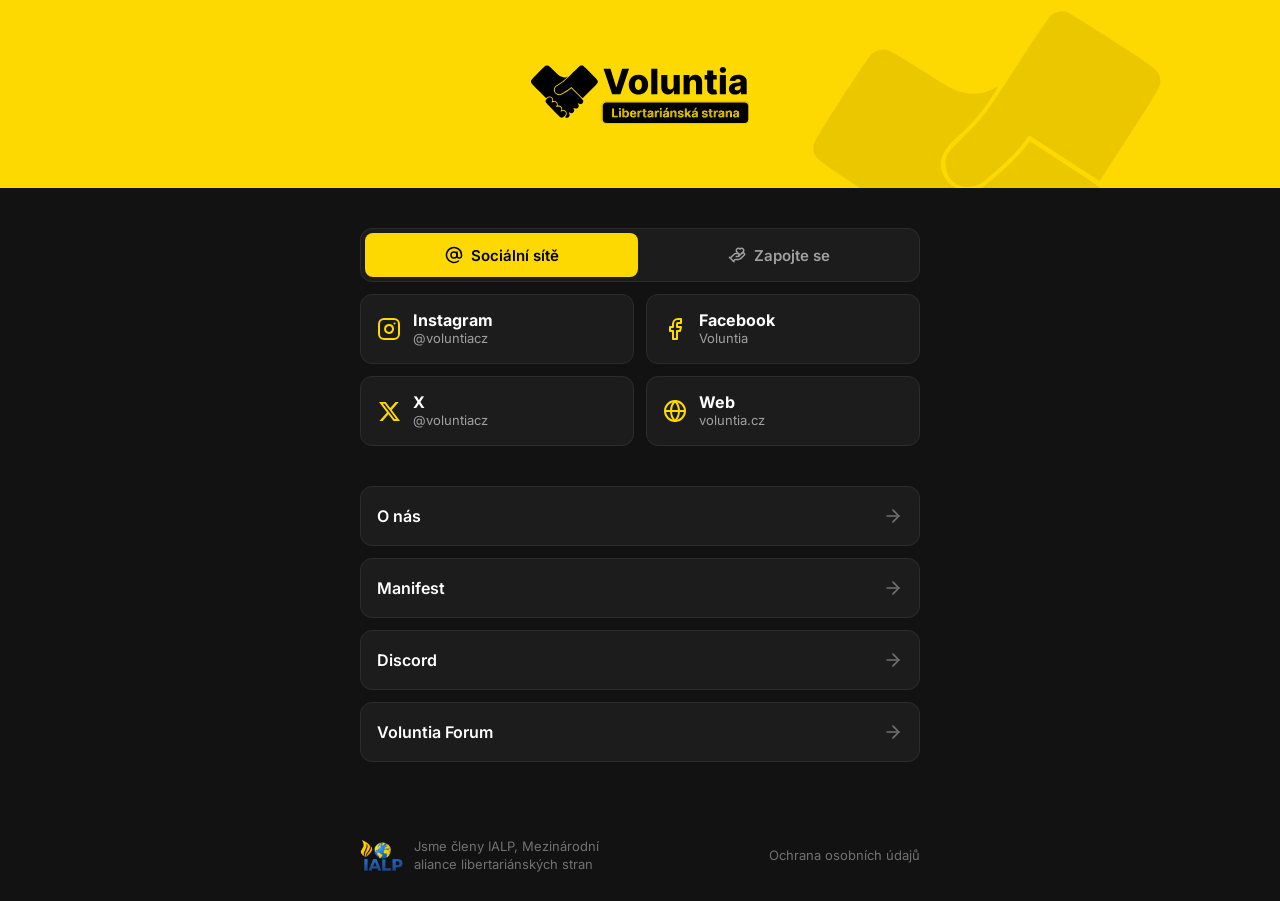
==== index.html @ 570aa339 "Rozcestník Voluntia (linktree) Statická stránka se stejnými tokeny a komponentami jako voluntia.cz: " ====
<!doctype html>
<html lang="cs">
  <head>
    <meta charset="utf-8" />
    <meta name="viewport" content="width=device-width, initial-scale=1, viewport-fit=cover" />
    <title>Voluntia – Libertariánská strana</title>
    <meta name="description" content="Méně státu, více svobody. Všechny odkazy Libertariánské strany Voluntia na jednom místě: manifest, členství, dary, komunita a sociální sítě." />
    <meta name="theme-color" content="#121212" />
    <meta name="color-scheme" content="dark" />
    <link rel="canonical" href="https://voluntia.cz/" />
    <meta property="og:type" content="website" />
    <meta property="og:locale" content="cs_CZ" />
    <meta property="og:site_name" content="Voluntia" />
    <meta property="og:title" content="Voluntia – Libertariánská strana" />
    <meta property="og:description" content="Méně státu, více svobody. Všechny odkazy Voluntie na jednom místě." />
    <meta property="og:image" content="assets/og.png" />
    <meta name="twitter:card" content="summary" />
    <link rel="icon" href="favicon.svg" type="image/svg+xml" />
    <link rel="preload" href="assets/fonts/inter-latin-wght-normal.woff2" as="font" type="font/woff2" crossorigin />
    <link rel="stylesheet" href="styles.css" />
  </head>
  <body>
    <header class="band">
      <svg class="band__mark" viewBox="-0.5 0.8 62.3 49" fill="currentColor" aria-hidden="true"><path d="M13.2745 1.70233C12.9112 1.92872 9.82313 4.91715 6.41723 8.31313C1.17211 13.5882 0.241162 14.6296 0.104926 15.3541C-0.235666 17.1652 -0.167548 17.2558 7.09839 24.5231L13.9102 31.3603L14.932 30.5679C15.7494 29.9567 16.1581 29.7982 16.9983 29.7982C18.9283 29.7982 20.2679 31.066 20.2906 32.9225L20.3133 33.9865H21.3805C23.1743 33.9865 24.6048 35.5261 24.4685 37.2919C24.4004 38.0844 24.4004 38.107 25.3087 38.107C27.1933 38.107 28.6011 39.4652 28.6011 41.2764V42.25H29.5774C30.8944 42.25 31.9388 42.9293 32.4839 44.1972C33.0513 45.4422 32.9152 46.2798 31.9615 47.6609C31.2804 48.6116 31.2804 48.657 31.6664 48.9513C31.8935 49.1324 32.4839 49.2684 32.9832 49.2684C33.6871 49.2684 34.0277 49.1098 34.641 48.4984C35.6171 47.5251 35.7306 46.3705 35.0042 45.1479C34.5955 44.4461 34.7997 44.0611 35.3674 44.4686C36.6616 45.3969 37.9332 45.329 38.9097 44.3104C39.7497 43.45 39.8861 42.3632 39.2955 41.2539C38.7281 40.167 38.8416 39.986 39.7497 40.5067C40.1358 40.7106 40.8623 40.8917 41.3619 40.8917C42.6561 40.8917 43.8142 39.737 43.8142 38.4691C43.8142 37.9712 43.6552 37.3826 43.4735 37.1334C43.1329 36.6805 43.0194 35.9108 43.2919 35.9108C43.36 35.9108 43.6097 36.0694 43.8368 36.273C44.0639 36.4769 44.6997 36.7033 45.2445 36.7487C46.0619 36.8391 46.3345 36.7712 46.9474 36.2505C47.7877 35.5486 48.1284 34.5072 47.8558 33.5336C47.7423 33.081 45.8803 31.066 42.2929 27.4889L36.9342 22.1233L35.8897 23.0516C33.9371 24.7495 27.8064 28.2813 26.3077 28.5304C24.2415 28.8926 21.8346 27.2852 21.1989 25.0891C20.495 22.6893 21.4941 20.7649 24.355 19.1122C27.4204 17.3463 29.3958 15.8974 31.5074 13.8598C32.6655 12.7505 33.5735 11.8223 33.551 11.777C33.5055 11.7544 32.9152 11.8675 32.234 12.0487C30.5084 12.5015 28.9189 12.2751 27.057 11.3242C25.8309 10.6903 24.6729 9.6715 21.1081 6.1397C18.6785 3.7399 16.3852 1.65705 16.0446 1.52121C15.0909 1.15897 14.0465 1.22689 13.2745 1.70233Z" /><path d="M45.0629 1.612C44.6997 1.81576 41.3164 5.05324 37.57 8.81141C30.3495 16.1014 29.691 16.6674 25.3769 19.3615C22.2207 21.3312 21.7893 21.8745 21.7893 23.9347C21.7893 26.2214 23.4014 27.7608 25.8083 27.7608C26.7392 27.7608 27.3296 27.5344 29.3958 26.3798C32.4613 24.6818 34.5274 23.3235 35.958 22.0783L37.0477 21.1274L42.2019 26.2666L47.3335 31.3832L54.191 24.546C60.0264 18.6823 61.048 17.573 61.1845 16.8485C61.5248 15.06 61.4342 14.9241 54.7358 8.22278C51.2845 4.75891 48.1964 1.77048 47.8558 1.58936C47.0613 1.18185 45.9258 1.18185 45.0629 1.612Z" /><path d="M14.8414 31.6549C13.4563 33.0132 13.093 33.8736 13.479 34.9376C13.7742 35.7526 25.7176 48.0912 26.9437 48.8609C28.1698 49.6081 29.3052 49.3363 30.6902 47.978C32.3933 46.3254 32.5294 44.8311 31.0989 43.5407C30.2588 42.7935 29.2597 42.7482 28.1925 43.3821C27.7838 43.6314 27.3978 43.835 27.3524 43.835C27.1027 43.835 27.2616 43.02 27.5795 42.6125C27.7611 42.3635 27.9201 41.7749 27.9201 41.2767C27.9201 40.0088 26.7621 38.8541 25.4678 38.8541C24.9683 38.8541 24.2417 39.0355 23.8557 39.2391C22.9702 39.7599 22.8339 39.5788 23.3789 38.5148C23.9238 37.4505 23.9465 36.998 23.4697 36.0244C22.8112 34.6207 20.7904 34.1679 19.7005 35.164C19.0647 35.7301 18.6787 35.2319 19.1782 34.4622C20.359 32.6735 19.0874 30.4776 16.9076 30.4776C16.2037 30.4776 15.8632 30.6814 14.8414 31.6549Z" /></svg>
      <div class="wrap band__inner">
        <h1 class="band__logo"><a href="https://voluntia.cz/"><img src="assets/logo-voluntia-cerne.svg" alt="Voluntia – Libertariánská strana" width="200" height="55" /></a></h1>
      </div>
    </header>

    <main class="page">
      <div class="wrap">
        <div class="tabs" role="tablist" aria-label="Rozcestník">
          <button class="tab" type="button" role="tab" id="tab-site" aria-controls="panel-site" aria-selected="true"><svg class="tab__icon" width="18" height="18" viewBox="0 0 24 24" fill="none" stroke="currentColor" stroke-width="2" stroke-linecap="round" stroke-linejoin="round" aria-hidden="true"><circle cx="12" cy="12" r="4" /><path d="M16 8v5a3 3 0 0 0 6 0v-1a10 10 0 1 0-4 8" /></svg>Sociální sítě</button>
          <button class="tab" type="button" role="tab" id="tab-zapojit" aria-controls="panel-zapojit" aria-selected="false" tabindex="-1"><svg class="tab__icon" width="18" height="18" viewBox="0 0 24 24" fill="none" stroke="currentColor" stroke-width="2" stroke-linecap="round" stroke-linejoin="round" aria-hidden="true"><path d="M11 14h2a2 2 0 0 0 0-4h-3c-.6 0-1.1.2-1.4.6L3 16" /><path d="m14.45 13.39 5.05-4.694C20.196 8 21 6.85 21 5.75a2.75 2.75 0 0 0-4.797-1.837.276.276 0 0 1-.406 0A2.75 2.75 0 0 0 11 5.75c0 1.2.802 2.248 1.5 2.946L16 11.95" /><path d="m2 15 6 6" /><path d="m7 20 1.6-1.4c.3-.4.8-.6 1.4-.6h4c1.1 0 2.1-.4 2.8-1.2l4.6-4.4a1 1 0 0 0-2.75-2.91" /></svg>Zapojte se</button>
        </div>

        <div class="socials" id="panel-site" role="tabpanel" aria-labelledby="tab-site">
          <a class="social" href="https://www.instagram.com/voluntiacz/">
            <svg class="social__icon" width="24" height="24" viewBox="0 0 24 24" fill="none" stroke="currentColor" stroke-width="2" stroke-linecap="round" stroke-linejoin="round" aria-hidden="true"><rect width="20" height="20" x="2" y="2" rx="5" ry="5" /><path d="M16 11.37A4 4 0 1 1 12.63 8 4 4 0 0 1 16 11.37z" /><line x1="17.5" x2="17.51" y1="6.5" y2="6.5" /></svg>
            <span class="social__name">Instagram</span>
            <span class="social__handle">@voluntiacz</span>
          </a>
          <a class="social" href="https://www.facebook.com/profile.php?id=61561021276834">
            <svg class="social__icon" width="24" height="24" viewBox="0 0 24 24" fill="none" stroke="currentColor" stroke-width="2" stroke-linecap="round" stroke-linejoin="round" aria-hidden="true"><path d="M18 2h-3a5 5 0 0 0-5 5v3H7v4h3v8h4v-8h3l1-4h-4V7a1 1 0 0 1 1-1h3z" /></svg>
            <span class="social__name">Facebook</span>
            <span class="social__handle">Voluntia</span>
          </a>
          <a class="social" href="https://x.com/voluntiacz">
            <svg class="social__icon" width="21" height="21" viewBox="0 0 24 24" fill="currentColor" aria-hidden="true"><path d="M18.901 1.153h3.68l-8.04 9.19L24 22.846h-7.406l-5.8-7.584-6.638 7.584H.474l8.6-9.83L0 1.154h7.594l5.243 6.932ZM17.61 20.644h2.039L6.486 3.24H4.298Z" /></svg>
            <span class="social__name">X</span>
            <span class="social__handle">@voluntiacz</span>
          </a>
          <a class="social" href="https://voluntia.cz/">
            <svg class="social__icon" width="24" height="24" viewBox="0 0 24 24" fill="none" stroke="currentColor" stroke-width="2" stroke-linecap="round" stroke-linejoin="round" aria-hidden="true"><circle cx="12" cy="12" r="10" /><path d="M12 2a14.5 14.5 0 0 0 0 20 14.5 14.5 0 0 0 0-20" /><path d="M2 12h20" /></svg>
            <span class="social__name">Web</span>
            <span class="social__handle">voluntia.cz</span>
          </a>
        </div>

        <div class="socials" id="panel-zapojit" role="tabpanel" aria-labelledby="tab-zapojit" hidden>
          <a class="social" href="https://is.voluntia.cz/prihlaska/?typ=priznivec">
            <svg class="social__icon" width="24" height="24" viewBox="0 0 24 24" fill="none" stroke="currentColor" stroke-width="2" stroke-linecap="round" stroke-linejoin="round" aria-hidden="true"><path d="M11 14h2a2 2 0 0 0 0-4h-3c-.6 0-1.1.2-1.4.6L3 16" /><path d="m14.45 13.39 5.05-4.694C20.196 8 21 6.85 21 5.75a2.75 2.75 0 0 0-4.797-1.837.276.276 0 0 1-.406 0A2.75 2.75 0 0 0 11 5.75c0 1.2.802 2.248 1.5 2.946L16 11.95" /><path d="m2 15 6 6" /><path d="m7 20 1.6-1.4c.3-.4.8-.6 1.4-.6h4c1.1 0 2.1-.4 2.8-1.2l4.6-4.4a1 1 0 0 0-2.75-2.91" /></svg>
            <span class="social__name">Příznivec</span>
            <span class="social__handle">100 Kč/měsíc</span>
          </a>
          <a class="social" href="https://is.voluntia.cz/prihlaska/?typ=dobrovolnik">
            <svg class="social__icon" width="24" height="24" viewBox="0 0 24 24" fill="none" stroke="currentColor" stroke-width="2" stroke-linecap="round" stroke-linejoin="round" aria-hidden="true"><path d="M11 12h2a2 2 0 1 0 0-4h-3c-.6 0-1.1.2-1.4.6L3 14" /><path d="m7 18 1.6-1.4c.3-.4.8-.6 1.4-.6h4c1.1 0 2.1-.4 2.8-1.2l4.6-4.4a2 2 0 0 0-2.75-2.91l-4.2 3.9" /><path d="m2 13 6 6" /></svg>
            <span class="social__name">Dobrovolník</span>
            <span class="social__handle">Zdarma</span>
          </a>
          <a class="social" href="mailto:voluntia@voluntia.cz">
            <svg class="social__icon" width="24" height="24" viewBox="0 0 24 24" fill="none" stroke="currentColor" stroke-width="2" stroke-linecap="round" stroke-linejoin="round" aria-hidden="true"><path d="m9 12 2 2 4-4" /><path d="M5 7c0-1.1.9-2 2-2h10a2 2 0 0 1 2 2v12H5V7Z" /><path d="M22 19H2" /></svg>
            <span class="social__name">Kandidát</span>
            <span class="social__handle">Připravujeme</span>
          </a>
          <a class="social" href="https://is.voluntia.cz/prihlaska/?typ=prispevatel">
            <svg class="social__icon" width="24" height="24" viewBox="0 0 24 24" fill="none" stroke="currentColor" stroke-width="2" stroke-linecap="round" stroke-linejoin="round" aria-hidden="true"><path d="M11 15h2a2 2 0 1 0 0-4h-3c-.6 0-1.1.2-1.4.6L3 17" /><path d="m7 21 1.6-1.4c.3-.4.8-.6 1.4-.6h4c1.1 0 2.1-.4 2.8-1.2l4.6-4.4a2 2 0 0 0-2.75-2.91l-4.2 3.9" /><path d="m2 16 6 6" /><circle cx="16" cy="9" r="2.9" /><circle cx="6" cy="5" r="3" /></svg>
            <span class="social__name">Přispěvatel</span>
            <span class="social__handle">50–200 Kč/měsíc</span>
          </a>
        </div>

        <nav class="links" aria-label="Odkazy">
          <a class="link" href="https://voluntia.cz/o-nas/"><span>O nás</span><svg class="link__arrow" width="20" height="20" viewBox="0 0 24 24" fill="none" stroke="currentColor" stroke-width="2" stroke-linecap="round" stroke-linejoin="round" aria-hidden="true"><path d="M5 12h14" /><path d="m12 5 7 7-7 7" /></svg></a>
          <a class="link" href="https://voluntia.cz/manifest/"><span>Manifest</span><svg class="link__arrow" width="20" height="20" viewBox="0 0 24 24" fill="none" stroke="currentColor" stroke-width="2" stroke-linecap="round" stroke-linejoin="round" aria-hidden="true"><path d="M5 12h14" /><path d="m12 5 7 7-7 7" /></svg></a>
          <a class="link" href="https://discord.gg/bbvgGMhQza"><span>Discord</span><svg class="link__arrow" width="20" height="20" viewBox="0 0 24 24" fill="none" stroke="currentColor" stroke-width="2" stroke-linecap="round" stroke-linejoin="round" aria-hidden="true"><path d="M5 12h14" /><path d="m12 5 7 7-7 7" /></svg></a>
          <a class="link" href="https://forum.voluntia.cz/"><span>Voluntia Forum</span><svg class="link__arrow" width="20" height="20" viewBox="0 0 24 24" fill="none" stroke="currentColor" stroke-width="2" stroke-linecap="round" stroke-linejoin="round" aria-hidden="true"><path d="M5 12h14" /><path d="m12 5 7 7-7 7" /></svg></a>
        </nav>
      </div>
    </main>

    <footer class="footer">
      <div class="wrap footer__inner">
        <a class="footer__ialp" href="https://ialp.net/">
          <img src="assets/ialp-logo.png" alt="IALP" width="150" height="120" loading="lazy" />
          <span>Jsme členy IALP, Mezinárodní aliance libertariánských stran</span>
        </a>
        <a href="https://voluntia.cz/ochrana-osobnich-udaju/">Ochrana osobních údajů</a>
      </div>
    </footer>
    <script>
      // Záložky jako v IS: klik nebo šipky přepnou panel.
      const tabs = [...document.querySelectorAll('[role="tab"]')];
      const select = (tab) => {
        tabs.forEach((t) => {
          const on = t === tab;
          t.setAttribute('aria-selected', String(on));
          t.tabIndex = on ? 0 : -1;
          document.getElementById(t.getAttribute('aria-controls')).hidden = !on;
        });
      };
      tabs.forEach((t, i) => {
        t.addEventListener('click', () => select(t));
        t.addEventListener('keydown', (e) => {
          if (e.key !== 'ArrowRight' && e.key !== 'ArrowLeft') return;
          const next = tabs[(i + (e.key === 'ArrowRight' ? 1 : -1) + tabs.length) % tabs.length];
          select(next);
          next.focus();
        });
      });
    </script>
  </body>
</html>
---- styles.css ----
/* ==========================================================================
   Voluntia – rozcestník (odkazy)
   --------------------------------------------------------------------------
   Tokeny a komponenty jsou převzaté z webu voluntia.cz (Voluntiaweb,
   src/styles/global.css: tlačítka, karty, sociální sítě).
   Při změně tam je potřeba upravit i tady.
   ========================================================================== */

/* ── Písmo (self-host, bez Google Fonts kvůli GDPR) ────────────────────── */
@font-face {
  font-family: 'Inter Variable';
  font-style: normal;
  font-display: swap;
  font-weight: 100 900;
  src: url('assets/fonts/inter-latin-ext-wght-normal.woff2') format('woff2-variations');
  unicode-range: U+0100-02BA, U+02BD-02C5, U+02C7-02CC, U+02CE-02D7, U+02DD-02FF, U+0304, U+0308, U+0329, U+1D00-1DBF,
    U+1E00-1E9F, U+1EF2-1EFF, U+2020, U+20A0-20AB, U+20AD-20C0, U+2113, U+2C60-2C7F, U+A720-A7FF;
}

@font-face {
  font-family: 'Inter Variable';
  font-style: normal;
  font-display: swap;
  font-weight: 100 900;
  src: url('assets/fonts/inter-latin-wght-normal.woff2') format('woff2-variations');
  unicode-range: U+0000-00FF, U+0131, U+0152-0153, U+02BB-02BC, U+02C6, U+02DA, U+02DC, U+0304, U+0308, U+0329,
    U+2000-206F, U+20AC, U+2122, U+2191, U+2193, U+2212, U+2215, U+FEFF, U+FFFD;
}

/* ── Tokeny (z IS / Voluntiaweb) ───────────────────────────────────────── */
:root {
  --yellow: #fed801;
  --white: #ffffff;
  --black: #000000;
  --bg: #121212;
  --field: #2a2a2a;
  --field-hover: #333333;
  --border: #2c2c2c;
  --muted: #a0a0a0;
  --dim: #717171;
  --card: #1c1c1c;
  --card-hover: #232323;

  --gutter: 20px;
  /* Jeden poloměr a jedna mezera pro všechny bloky stránky. */
  --radius: 12px;
  --radius-sm: 4px;
  --gap: 12px;
  --section: 32px;
  --btn-h: 48px;
  --btn-pad: 22px;

  --ease: cubic-bezier(0.25, 0.1, 0.25, 1);
  --dur: 200ms;
}

@media (min-width: 48em) {
  :root {
    --gutter: 24px;
    --section: 40px;
  }
}

/* ── Základ ─────────────────────────────────────────────────────────────── */
*,
*::before,
*::after {
  box-sizing: border-box;
}

html {
  -webkit-text-size-adjust: 100%;
  color-scheme: dark;
}

body {
  margin: 0;
  min-height: 100dvh;
  display: flex;
  flex-direction: column;
  background: var(--bg);
  color: var(--white);
  font-family: 'Inter Variable', 'Inter', system-ui, -apple-system, 'Segoe UI', Roboto, sans-serif;
  font-size: 16px;
  line-height: 1.3;
  -webkit-font-smoothing: antialiased;
}

a {
  color: var(--yellow);
  text-decoration: none;
  transition: color var(--dur) var(--ease);
}

[hidden] {
  display: none !important;
}

.ico {
  display: inline-block;
  flex: none;
}

:where(a, button):focus-visible {
  outline: 2px solid var(--yellow);
  outline-offset: 2px;
  border-radius: var(--radius-sm);
}

/* ── Žlutý pás přes celou šířku s logem (.band z IS + značka z DonateCta) ─ */
.band {
  position: relative;
  overflow: hidden;
  padding: 48px 0;
  background: var(--yellow);
  color: var(--black);
}

@media (min-width: 48em) {
  .band {
    padding: 64px 0;
  }
}

.band :focus-visible {
  outline-color: var(--black);
}

.band__inner {
  position: relative;
  display: flex;
  justify-content: center;
}

/* Značka Voluntie v pozadí, jako dekorace v DonateCta. */
.band__mark {
  position: absolute;
  right: -60px;
  bottom: -90px;
  width: 300px;
  height: auto;
  color: var(--black);
  opacity: 0.07;
  transform: rotate(-12deg);
  pointer-events: none;
}

@media (min-width: 48em) {
  .band__mark {
    right: 8%;
    width: 360px;
    bottom: -120px;
  }
}

.band__logo {
  margin: 0;
  line-height: 0;
}

.band__logo a {
  display: block;
}

.band__logo img {
  display: block;
  width: auto;
  height: 60px;
}

/* ── Záložky: segmentový přepínač, aktivní část žlutá (.tab z IS) ──────── */
.tabs {
  display: grid;
  grid-template-columns: repeat(2, minmax(0, 1fr));
  gap: 4px;
  margin-bottom: var(--gap);
  padding: 4px;
  border: 1px solid var(--border);
  border-radius: var(--radius);
  background: var(--card);
}

.tab {
  display: inline-flex;
  align-items: center;
  justify-content: center;
  gap: 8px;
  height: 44px;
  padding: 0 12px;
  border: 0;
  /* Vnitřní poloměr = vnější minus odsazení, ať rohy lícují s rámečkem. */
  border-radius: calc(var(--radius) - 4px);
  background: transparent;
  color: var(--muted);
  font: inherit;
  font-size: 15px;
  font-weight: 600;
  line-height: 1;
  cursor: pointer;
  transition: background-color var(--dur) var(--ease), color var(--dur) var(--ease);
}

.tab:hover {
  background: var(--field);
  color: var(--white);
}

.tab[aria-selected='true'] {
  background: var(--yellow);
  color: var(--black);
}

.tab__icon {
  flex: none;
}

/* ── Sociální sítě: dlaždice 2×2 (karta z webu) ────────────────────────── */
.socials {
  display: grid;
  grid-template-columns: repeat(2, minmax(0, 1fr));
  gap: var(--gap);
  margin-bottom: var(--section);
}

.social {
  display: grid;
  grid-template-columns: 24px minmax(0, 1fr);
  column-gap: 12px;
  align-items: center;
  padding: 16px;
  border: 1px solid var(--border);
  border-radius: var(--radius);
  background: var(--card);
  color: var(--white);
  transition: background-color var(--dur) var(--ease), border-color var(--dur) var(--ease), transform 120ms var(--ease);
}

.social:hover {
  border-color: var(--yellow);
  background: var(--card-hover);
}

.social:active {
  transform: translateY(1px);
}

.social__icon {
  grid-row: span 2;
  justify-self: center;
  color: var(--yellow);
}

/* Úzký telefon: ikona nad názvem, ať se cenovka („50–200 Kč/měsíc“) vejde na řádek. */
@media (max-width: 25.99em) {
  .social {
    grid-template-columns: minmax(0, 1fr);
    row-gap: 2px;
  }
  .social__icon {
    grid-row: auto;
    justify-self: start;
    margin-bottom: 8px;
  }
}

.social__name {
  font-size: 16px;
  font-weight: 700;
  line-height: 1.2;
}

.social__handle {
  font-size: 13px;
  line-height: 1.3;
  color: var(--muted);
  white-space: nowrap;
}

/* ── Odkazy ────────────────────────────────────────────────────────────── */
.page {
  flex: 1 0 auto;
  padding: var(--section) 0 calc(var(--section) * 1.5);
}


.wrap {
  width: 100%;
  max-width: calc(560px + 2 * var(--gutter));
  margin: 0 auto;
  padding: 0 var(--gutter);
}

.links {
  display: flex;
  flex-direction: column;
  gap: var(--gap);
}

/* Řádek odkazu – rámeček karty z webu, název vlevo, šipka vpravo. */
.link {
  display: flex;
  align-items: center;
  justify-content: space-between;
  gap: 16px;
  min-height: 60px;
  padding: 14px 16px;
  border: 1px solid var(--border);
  border-radius: var(--radius);
  background: var(--card);
  color: var(--white);
  font-size: 16px;
  font-weight: 600;
  line-height: 1.25;
  transition: background-color var(--dur) var(--ease), border-color var(--dur) var(--ease), transform 120ms var(--ease);
}

.link:hover {
  border-color: var(--yellow);
  background: var(--card-hover);
}

.link:active {
  transform: translateY(1px);
}

.link__arrow {
  flex: none;
  color: var(--dim);
  transition: transform var(--dur) var(--ease), color var(--dur) var(--ease);
}

.link:hover .link__arrow {
  color: var(--yellow);
  transform: translateX(2px);
}

/* ── Patička: členství v IALP vlevo, odkazy vpravo ──────────────────────── */
.footer {
  padding: 16px 0 calc(28px + env(safe-area-inset-bottom));
}

.footer__inner {
  display: flex;
  flex-wrap: wrap;
  align-items: center;
  justify-content: space-between;
  gap: 12px 20px;
  font-size: 13px;
}

.footer a {
  color: var(--dim);
}

.footer a:hover {
  color: var(--yellow);
}

.footer__ialp {
  display: flex;
  align-items: center;
  gap: 10px;
  max-width: 240px;
  line-height: 1.35;
}

.footer__ialp img {
  display: block;
  width: 44px;
  height: auto;
}

@media (prefers-reduced-motion: reduce) {
  *,
  *::before,
  *::after {
    transition-duration: 0.01ms !important;
  }
}
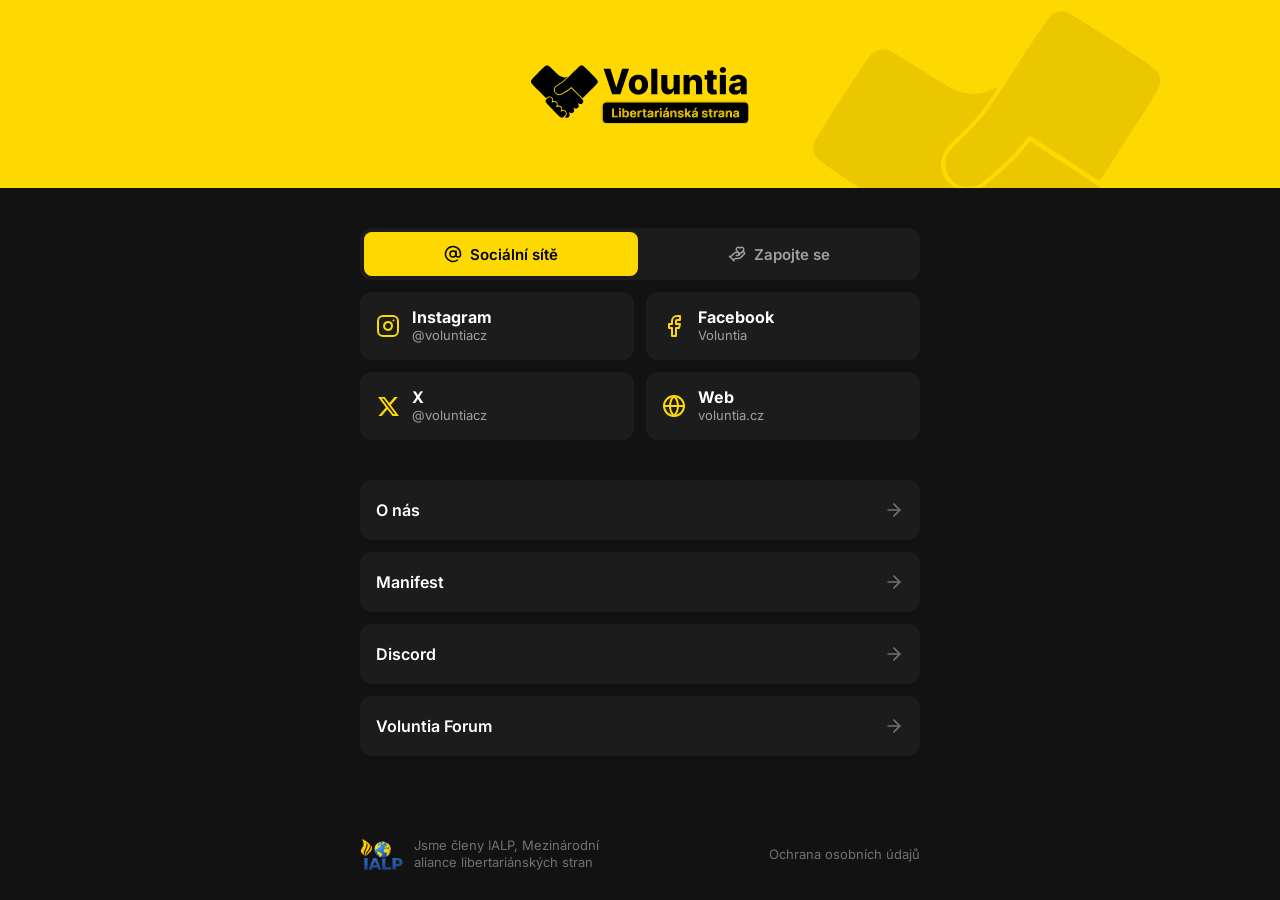
==== commit 1e8380ce: "Otevírat odkazy v nové záložce Co-Authored-By: Claude Opus 5.5 <noreply@anthropic.com> Claude-Sessio" ====
--- a/index.html
+++ b/index.html
@@ -1,123 +1,113 @@
-<!doctype html>
-<html lang="cs">
-  <head>
-    <meta charset="utf-8" />
-    <meta name="viewport" content="width=device-width, initial-scale=1, viewport-fit=cover" />
-    <title>Voluntia – Libertariánská strana</title>
-    <meta name="description" content="Méně státu, více svobody. Všechny odkazy Libertariánské strany Voluntia na jednom místě: manifest, členství, dary, komunita a sociální sítě." />
-    <meta name="theme-color" content="#121212" />
-    <meta name="color-scheme" content="dark" />
-    <link rel="canonical" href="https://voluntia.cz/" />
-    <meta property="og:type" content="website" />
-    <meta property="og:locale" content="cs_CZ" />
-    <meta property="og:site_name" content="Voluntia" />
-    <meta property="og:title" content="Voluntia – Libertariánská strana" />
-    <meta property="og:description" content="Méně státu, více svobody. Všechny odkazy Voluntie na jednom místě." />
-    <meta property="og:image" content="assets/og.png" />
-    <meta name="twitter:card" content="summary" />
-    <link rel="icon" href="favicon.svg" type="image/svg+xml" />
-    <link rel="preload" href="assets/fonts/inter-latin-wght-normal.woff2" as="font" type="font/woff2" crossorigin />
-    <link rel="stylesheet" href="styles.css" />
-  </head>
-  <body>
-    <header class="band">
-      <svg class="band__mark" viewBox="-0.5 0.8 62.3 49" fill="currentColor" aria-hidden="true"><path d="M13.2745 1.70233C12.9112 1.92872 9.82313 4.91715 6.41723 8.31313C1.17211 13.5882 0.241162 14.6296 0.104926 15.3541C-0.235666 17.1652 -0.167548 17.2558 7.09839 24.5231L13.9102 31.3603L14.932 30.5679C15.7494 29.9567 16.1581 29.7982 16.9983 29.7982C18.9283 29.7982 20.2679 31.066 20.2906 32.9225L20.3133 33.9865H21.3805C23.1743 33.9865 24.6048 35.5261 24.4685 37.2919C24.4004 38.0844 24.4004 38.107 25.3087 38.107C27.1933 38.107 28.6011 39.4652 28.6011 41.2764V42.25H29.5774C30.8944 42.25 31.9388 42.9293 32.4839 44.1972C33.0513 45.4422 32.9152 46.2798 31.9615 47.6609C31.2804 48.6116 31.2804 48.657 31.6664 48.9513C31.8935 49.1324 32.4839 49.2684 32.9832 49.2684C33.6871 49.2684 34.0277 49.1098 34.641 48.4984C35.6171 47.5251 35.7306 46.3705 35.0042 45.1479C34.5955 44.4461 34.7997 44.0611 35.3674 44.4686C36.6616 45.3969 37.9332 45.329 38.9097 44.3104C39.7497 43.45 39.8861 42.3632 39.2955 41.2539C38.7281 40.167 38.8416 39.986 39.7497 40.5067C40.1358 40.7106 40.8623 40.8917 41.3619 40.8917C42.6561 40.8917 43.8142 39.737 43.8142 38.4691C43.8142 37.9712 43.6552 37.3826 43.4735 37.1334C43.1329 36.6805 43.0194 35.9108 43.2919 35.9108C43.36 35.9108 43.6097 36.0694 43.8368 36.273C44.0639 36.4769 44.6997 36.7033 45.2445 36.7487C46.0619 36.8391 46.3345 36.7712 46.9474 36.2505C47.7877 35.5486 48.1284 34.5072 47.8558 33.5336C47.7423 33.081 45.8803 31.066 42.2929 27.4889L36.9342 22.1233L35.8897 23.0516C33.9371 24.7495 27.8064 28.2813 26.3077 28.5304C24.2415 28.8926 21.8346 27.2852 21.1989 25.0891C20.495 22.6893 21.4941 20.7649 24.355 19.1122C27.4204 17.3463 29.3958 15.8974 31.5074 13.8598C32.6655 12.7505 33.5735 11.8223 33.551 11.777C33.5055 11.7544 32.9152 11.8675 32.234 12.0487C30.5084 12.5015 28.9189 12.2751 27.057 11.3242C25.8309 10.6903 24.6729 9.6715 21.1081 6.1397C18.6785 3.7399 16.3852 1.65705 16.0446 1.52121C15.0909 1.15897 14.0465 1.22689 13.2745 1.70233Z" /><path d="M45.0629 1.612C44.6997 1.81576 41.3164 5.05324 37.57 8.81141C30.3495 16.1014 29.691 16.6674 25.3769 19.3615C22.2207 21.3312 21.7893 21.8745 21.7893 23.9347C21.7893 26.2214 23.4014 27.7608 25.8083 27.7608C26.7392 27.7608 27.3296 27.5344 29.3958 26.3798C32.4613 24.6818 34.5274 23.3235 35.958 22.0783L37.0477 21.1274L42.2019 26.2666L47.3335 31.3832L54.191 24.546C60.0264 18.6823 61.048 17.573 61.1845 16.8485C61.5248 15.06 61.4342 14.9241 54.7358 8.22278C51.2845 4.75891 48.1964 1.77048 47.8558 1.58936C47.0613 1.18185 45.9258 1.18185 45.0629 1.612Z" /><path d="M14.8414 31.6549C13.4563 33.0132 13.093 33.8736 13.479 34.9376C13.7742 35.7526 25.7176 48.0912 26.9437 48.8609C28.1698 49.6081 29.3052 49.3363 30.6902 47.978C32.3933 46.3254 32.5294 44.8311 31.0989 43.5407C30.2588 42.7935 29.2597 42.7482 28.1925 43.3821C27.7838 43.6314 27.3978 43.835 27.3524 43.835C27.1027 43.835 27.2616 43.02 27.5795 42.6125C27.7611 42.3635 27.9201 41.7749 27.9201 41.2767C27.9201 40.0088 26.7621 38.8541 25.4678 38.8541C24.9683 38.8541 24.2417 39.0355 23.8557 39.2391C22.9702 39.7599 22.8339 39.5788 23.3789 38.5148C23.9238 37.4505 23.9465 36.998 23.4697 36.0244C22.8112 34.6207 20.7904 34.1679 19.7005 35.164C19.0647 35.7301 18.6787 35.2319 19.1782 34.4622C20.359 32.6735 19.0874 30.4776 16.9076 30.4776C16.2037 30.4776 15.8632 30.6814 14.8414 31.6549Z" /></svg>
-      <div class="wrap band__inner">
-        <h1 class="band__logo"><a href="https://voluntia.cz/"><img src="assets/logo-voluntia-cerne.svg" alt="Voluntia – Libertariánská strana" width="200" height="55" /></a></h1>
-      </div>
-    </header>
-
-    <main class="page">
-      <div class="wrap">
-        <div class="tabs" role="tablist" aria-label="Rozcestník">
-          <button class="tab" type="button" role="tab" id="tab-site" aria-controls="panel-site" aria-selected="true"><svg class="tab__icon" width="18" height="18" viewBox="0 0 24 24" fill="none" stroke="currentColor" stroke-width="2" stroke-linecap="round" stroke-linejoin="round" aria-hidden="true"><circle cx="12" cy="12" r="4" /><path d="M16 8v5a3 3 0 0 0 6 0v-1a10 10 0 1 0-4 8" /></svg>Sociální sítě</button>
-          <button class="tab" type="button" role="tab" id="tab-zapojit" aria-controls="panel-zapojit" aria-selected="false" tabindex="-1"><svg class="tab__icon" width="18" height="18" viewBox="0 0 24 24" fill="none" stroke="currentColor" stroke-width="2" stroke-linecap="round" stroke-linejoin="round" aria-hidden="true"><path d="M11 14h2a2 2 0 0 0 0-4h-3c-.6 0-1.1.2-1.4.6L3 16" /><path d="m14.45 13.39 5.05-4.694C20.196 8 21 6.85 21 5.75a2.75 2.75 0 0 0-4.797-1.837.276.276 0 0 1-.406 0A2.75 2.75 0 0 0 11 5.75c0 1.2.802 2.248 1.5 2.946L16 11.95" /><path d="m2 15 6 6" /><path d="m7 20 1.6-1.4c.3-.4.8-.6 1.4-.6h4c1.1 0 2.1-.4 2.8-1.2l4.6-4.4a1 1 0 0 0-2.75-2.91" /></svg>Zapojte se</button>
-        </div>
-
-        <div class="socials" id="panel-site" role="tabpanel" aria-labelledby="tab-site">
-          <a class="social" href="https://www.instagram.com/voluntiacz/">
-            <svg class="social__icon" width="24" height="24" viewBox="0 0 24 24" fill="none" stroke="currentColor" stroke-width="2" stroke-linecap="round" stroke-linejoin="round" aria-hidden="true"><rect width="20" height="20" x="2" y="2" rx="5" ry="5" /><path d="M16 11.37A4 4 0 1 1 12.63 8 4 4 0 0 1 16 11.37z" /><line x1="17.5" x2="17.51" y1="6.5" y2="6.5" /></svg>
-            <span class="social__name">Instagram</span>
-            <span class="social__handle">@voluntiacz</span>
-          </a>
-          <a class="social" href="https://www.facebook.com/profile.php?id=61561021276834">
-            <svg class="social__icon" width="24" height="24" viewBox="0 0 24 24" fill="none" stroke="currentColor" stroke-width="2" stroke-linecap="round" stroke-linejoin="round" aria-hidden="true"><path d="M18 2h-3a5 5 0 0 0-5 5v3H7v4h3v8h4v-8h3l1-4h-4V7a1 1 0 0 1 1-1h3z" /></svg>
-            <span class="social__name">Facebook</span>
-            <span class="social__handle">Voluntia</span>
-          </a>
-          <a class="social" href="https://x.com/voluntiacz">
-            <svg class="social__icon" width="21" height="21" viewBox="0 0 24 24" fill="currentColor" aria-hidden="true"><path d="M18.901 1.153h3.68l-8.04 9.19L24 22.846h-7.406l-5.8-7.584-6.638 7.584H.474l8.6-9.83L0 1.154h7.594l5.243 6.932ZM17.61 20.644h2.039L6.486 3.24H4.298Z" /></svg>
-            <span class="social__name">X</span>
-            <span class="social__handle">@voluntiacz</span>
-          </a>
-          <a class="social" href="https://voluntia.cz/">
-            <svg class="social__icon" width="24" height="24" viewBox="0 0 24 24" fill="none" stroke="currentColor" stroke-width="2" stroke-linecap="round" stroke-linejoin="round" aria-hidden="true"><circle cx="12" cy="12" r="10" /><path d="M12 2a14.5 14.5 0 0 0 0 20 14.5 14.5 0 0 0 0-20" /><path d="M2 12h20" /></svg>
-            <span class="social__name">Web</span>
-            <span class="social__handle">voluntia.cz</span>
-          </a>
-        </div>
-
-        <div class="socials" id="panel-zapojit" role="tabpanel" aria-labelledby="tab-zapojit" hidden>
-          <a class="social" href="https://is.voluntia.cz/prihlaska/?typ=priznivec">
-            <svg class="social__icon" width="24" height="24" viewBox="0 0 24 24" fill="none" stroke="currentColor" stroke-width="2" stroke-linecap="round" stroke-linejoin="round" aria-hidden="true"><path d="M11 14h2a2 2 0 0 0 0-4h-3c-.6 0-1.1.2-1.4.6L3 16" /><path d="m14.45 13.39 5.05-4.694C20.196 8 21 6.85 21 5.75a2.75 2.75 0 0 0-4.797-1.837.276.276 0 0 1-.406 0A2.75 2.75 0 0 0 11 5.75c0 1.2.802 2.248 1.5 2.946L16 11.95" /><path d="m2 15 6 6" /><path d="m7 20 1.6-1.4c.3-.4.8-.6 1.4-.6h4c1.1 0 2.1-.4 2.8-1.2l4.6-4.4a1 1 0 0 0-2.75-2.91" /></svg>
-            <span class="social__name">Příznivec</span>
-            <span class="social__handle">100 Kč/měsíc</span>
-          </a>
-          <a class="social" href="https://is.voluntia.cz/prihlaska/?typ=dobrovolnik">
-            <svg class="social__icon" width="24" height="24" viewBox="0 0 24 24" fill="none" stroke="currentColor" stroke-width="2" stroke-linecap="round" stroke-linejoin="round" aria-hidden="true"><path d="M11 12h2a2 2 0 1 0 0-4h-3c-.6 0-1.1.2-1.4.6L3 14" /><path d="m7 18 1.6-1.4c.3-.4.8-.6 1.4-.6h4c1.1 0 2.1-.4 2.8-1.2l4.6-4.4a2 2 0 0 0-2.75-2.91l-4.2 3.9" /><path d="m2 13 6 6" /></svg>
-            <span class="social__name">Dobrovolník</span>
-            <span class="social__handle">Zdarma</span>
-          </a>
-          <a class="social" href="mailto:voluntia@voluntia.cz">
-            <svg class="social__icon" width="24" height="24" viewBox="0 0 24 24" fill="none" stroke="currentColor" stroke-width="2" stroke-linecap="round" stroke-linejoin="round" aria-hidden="true"><path d="m9 12 2 2 4-4" /><path d="M5 7c0-1.1.9-2 2-2h10a2 2 0 0 1 2 2v12H5V7Z" /><path d="M22 19H2" /></svg>
-            <span class="social__name">Kandidát</span>
-            <span class="social__handle">Připravujeme</span>
-          </a>
-          <a class="social" href="https://is.voluntia.cz/prihlaska/?typ=prispevatel">
-            <svg class="social__icon" width="24" height="24" viewBox="0 0 24 24" fill="none" stroke="currentColor" stroke-width="2" stroke-linecap="round" stroke-linejoin="round" aria-hidden="true"><path d="M11 15h2a2 2 0 1 0 0-4h-3c-.6 0-1.1.2-1.4.6L3 17" /><path d="m7 21 1.6-1.4c.3-.4.8-.6 1.4-.6h4c1.1 0 2.1-.4 2.8-1.2l4.6-4.4a2 2 0 0 0-2.75-2.91l-4.2 3.9" /><path d="m2 16 6 6" /><circle cx="16" cy="9" r="2.9" /><circle cx="6" cy="5" r="3" /></svg>
-            <span class="social__name">Přispěvatel</span>
-            <span class="social__handle">50–200 Kč/měsíc</span>
-          </a>
-        </div>
-
-        <nav class="links" aria-label="Odkazy">
-          <a class="link" href="https://voluntia.cz/o-nas/"><span>O nás</span><svg class="link__arrow" width="20" height="20" viewBox="0 0 24 24" fill="none" stroke="currentColor" stroke-width="2" stroke-linecap="round" stroke-linejoin="round" aria-hidden="true"><path d="M5 12h14" /><path d="m12 5 7 7-7 7" /></svg></a>
-          <a class="link" href="https://voluntia.cz/manifest/"><span>Manifest</span><svg class="link__arrow" width="20" height="20" viewBox="0 0 24 24" fill="none" stroke="currentColor" stroke-width="2" stroke-linecap="round" stroke-linejoin="round" aria-hidden="true"><path d="M5 12h14" /><path d="m12 5 7 7-7 7" /></svg></a>
-          <a class="link" href="https://discord.gg/bbvgGMhQza"><span>Discord</span><svg class="link__arrow" width="20" height="20" viewBox="0 0 24 24" fill="none" stroke="currentColor" stroke-width="2" stroke-linecap="round" stroke-linejoin="round" aria-hidden="true"><path d="M5 12h14" /><path d="m12 5 7 7-7 7" /></svg></a>
-          <a class="link" href="https://forum.voluntia.cz/"><span>Voluntia Forum</span><svg class="link__arrow" width="20" height="20" viewBox="0 0 24 24" fill="none" stroke="currentColor" stroke-width="2" stroke-linecap="round" stroke-linejoin="round" aria-hidden="true"><path d="M5 12h14" /><path d="m12 5 7 7-7 7" /></svg></a>
-        </nav>
-      </div>
-    </main>
-
-    <footer class="footer">
-      <div class="wrap footer__inner">
-        <a class="footer__ialp" href="https://ialp.net/">
-          <img src="assets/ialp-logo.png" alt="IALP" width="150" height="120" loading="lazy" />
-          <span>Jsme členy IALP, Mezinárodní aliance libertariánských stran</span>
-        </a>
-        <a href="https://voluntia.cz/ochrana-osobnich-udaju/">Ochrana osobních údajů</a>
-      </div>
-    </footer>
-    <script>
-      // Záložky jako v IS: klik nebo šipky přepnou panel.
-      const tabs = [...document.querySelectorAll('[role="tab"]')];
-      const select = (tab) => {
-        tabs.forEach((t) => {
-          const on = t === tab;
-          t.setAttribute('aria-selected', String(on));
-          t.tabIndex = on ? 0 : -1;
-          document.getElementById(t.getAttribute('aria-controls')).hidden = !on;
-        });
-      };
-      tabs.forEach((t, i) => {
-        t.addEventListener('click', () => select(t));
-        t.addEventListener('keydown', (e) => {
-          if (e.key !== 'ArrowRight' && e.key !== 'ArrowLeft') return;
-          const next = tabs[(i + (e.key === 'ArrowRight' ? 1 : -1) + tabs.length) % tabs.length];
-          select(next);
-          next.focus();
-        });
-      });
-    </script>
-  </body>
-</html>
+<!doctype html>
+<html lang="cs">
+  <head>
+    <meta charset="utf-8" />
+    <meta name="viewport" content="width=device-width, initial-scale=1, viewport-fit=cover" />
+    <title>Voluntia – Libertariánská strana</title>
+    <meta name="description" content="Všechny odkazy Libertariánské strany Voluntia na jednom místě: sociální sítě, jak se zapojit, manifest a komunita." />
+    <meta name="theme-color" content="#121212" />
+    <meta name="color-scheme" content="dark" />
+    <!-- Při přesunu na vlastní doménu změnit adresu tady, v robots.txt a sitemap.xml. -->
+    <link rel="canonical" href="https://voluntia-linktree.vercel.app/" />
+    <meta property="og:type" content="website" />
+    <meta property="og:locale" content="cs_CZ" />
+    <meta property="og:site_name" content="Voluntia" />
+    <meta property="og:url" content="https://voluntia-linktree.vercel.app/" />
+    <meta property="og:title" content="Voluntia – Libertariánská strana" />
+    <meta property="og:description" content="Všechny odkazy Voluntie na jednom místě." />
+    <meta property="og:image" content="https://voluntia-linktree.vercel.app/assets/og-image.png" />
+    <meta property="og:image:width" content="1200" />
+    <meta property="og:image:height" content="630" />
+    <meta property="og:image:alt" content="Logo Voluntia – Libertariánská strana na žlutém pozadí" />
+    <meta name="twitter:card" content="summary_large_image" />
+    <meta name="twitter:site" content="@voluntiacz" />
+    <link rel="icon" href="/favicon.ico" sizes="32x32" />
+    <link rel="icon" href="/favicon.svg" type="image/svg+xml" />
+    <link rel="apple-touch-icon" href="/apple-touch-icon.png" />
+    <link rel="manifest" href="/site.webmanifest" />
+    <meta name="apple-mobile-web-app-title" content="Voluntia" />
+    <link rel="preload" href="assets/fonts/inter-latin-wght-normal.woff2" as="font" type="font/woff2" crossorigin />
+    <link rel="stylesheet" href="styles.css" />
+  </head>
+  <body>
+    <header class="band">
+      <svg class="band__mark" viewBox="-0.5 0.8 62.3 49" fill="currentColor" aria-hidden="true"><path d="M13.2745 1.70233C12.9112 1.92872 9.82313 4.91715 6.41723 8.31313C1.17211 13.5882 0.241162 14.6296 0.104926 15.3541C-0.235666 17.1652 -0.167548 17.2558 7.09839 24.5231L13.9102 31.3603L14.932 30.5679C15.7494 29.9567 16.1581 29.7982 16.9983 29.7982C18.9283 29.7982 20.2679 31.066 20.2906 32.9225L20.3133 33.9865H21.3805C23.1743 33.9865 24.6048 35.5261 24.4685 37.2919C24.4004 38.0844 24.4004 38.107 25.3087 38.107C27.1933 38.107 28.6011 39.4652 28.6011 41.2764V42.25H29.5774C30.8944 42.25 31.9388 42.9293 32.4839 44.1972C33.0513 45.4422 32.9152 46.2798 31.9615 47.6609C31.2804 48.6116 31.2804 48.657 31.6664 48.9513C31.8935 49.1324 32.4839 49.2684 32.9832 49.2684C33.6871 49.2684 34.0277 49.1098 34.641 48.4984C35.6171 47.5251 35.7306 46.3705 35.0042 45.1479C34.5955 44.4461 34.7997 44.0611 35.3674 44.4686C36.6616 45.3969 37.9332 45.329 38.9097 44.3104C39.7497 43.45 39.8861 42.3632 39.2955 41.2539C38.7281 40.167 38.8416 39.986 39.7497 40.5067C40.1358 40.7106 40.8623 40.8917 41.3619 40.8917C42.6561 40.8917 43.8142 39.737 43.8142 38.4691C43.8142 37.9712 43.6552 37.3826 43.4735 37.1334C43.1329 36.6805 43.0194 35.9108 43.2919 35.9108C43.36 35.9108 43.6097 36.0694 43.8368 36.273C44.0639 36.4769 44.6997 36.7033 45.2445 36.7487C46.0619 36.8391 46.3345 36.7712 46.9474 36.2505C47.7877 35.5486 48.1284 34.5072 47.8558 33.5336C47.7423 33.081 45.8803 31.066 42.2929 27.4889L36.9342 22.1233L35.8897 23.0516C33.9371 24.7495 27.8064 28.2813 26.3077 28.5304C24.2415 28.8926 21.8346 27.2852 21.1989 25.0891C20.495 22.6893 21.4941 20.7649 24.355 19.1122C27.4204 17.3463 29.3958 15.8974 31.5074 13.8598C32.6655 12.7505 33.5735 11.8223 33.551 11.777C33.5055 11.7544 32.9152 11.8675 32.234 12.0487C30.5084 12.5015 28.9189 12.2751 27.057 11.3242C25.8309 10.6903 24.6729 9.6715 21.1081 6.1397C18.6785 3.7399 16.3852 1.65705 16.0446 1.52121C15.0909 1.15897 14.0465 1.22689 13.2745 1.70233Z" /><path d="M45.0629 1.612C44.6997 1.81576 41.3164 5.05324 37.57 8.81141C30.3495 16.1014 29.691 16.6674 25.3769 19.3615C22.2207 21.3312 21.7893 21.8745 21.7893 23.9347C21.7893 26.2214 23.4014 27.7608 25.8083 27.7608C26.7392 27.7608 27.3296 27.5344 29.3958 26.3798C32.4613 24.6818 34.5274 23.3235 35.958 22.0783L37.0477 21.1274L42.2019 26.2666L47.3335 31.3832L54.191 24.546C60.0264 18.6823 61.048 17.573 61.1845 16.8485C61.5248 15.06 61.4342 14.9241 54.7358 8.22278C51.2845 4.75891 48.1964 1.77048 47.8558 1.58936C47.0613 1.18185 45.9258 1.18185 45.0629 1.612Z" /><path d="M14.8414 31.6549C13.4563 33.0132 13.093 33.8736 13.479 34.9376C13.7742 35.7526 25.7176 48.0912 26.9437 48.8609C28.1698 49.6081 29.3052 49.3363 30.6902 47.978C32.3933 46.3254 32.5294 44.8311 31.0989 43.5407C30.2588 42.7935 29.2597 42.7482 28.1925 43.3821C27.7838 43.6314 27.3978 43.835 27.3524 43.835C27.1027 43.835 27.2616 43.02 27.5795 42.6125C27.7611 42.3635 27.9201 41.7749 27.9201 41.2767C27.9201 40.0088 26.7621 38.8541 25.4678 38.8541C24.9683 38.8541 24.2417 39.0355 23.8557 39.2391C22.9702 39.7599 22.8339 39.5788 23.3789 38.5148C23.9238 37.4505 23.9465 36.998 23.4697 36.0244C22.8112 34.6207 20.7904 34.1679 19.7005 35.164C19.0647 35.7301 18.6787 35.2319 19.1782 34.4622C20.359 32.6735 19.0874 30.4776 16.9076 30.4776C16.2037 30.4776 15.8632 30.6814 14.8414 31.6549Z" /></svg>
+      <div class="wrap band__inner">
+        <h1 class="band__logo"><a href="https://voluntia.cz/" target="_blank" rel="noopener"><img src="assets/logo-voluntia-cerne.svg" alt="Voluntia – Libertariánská strana" width="200" height="55" /></a></h1>
+      </div>
+    </header>
+
+    <main class="page">
+      <div class="wrap">
+        <div class="tabs" role="tablist" aria-label="Rozcestník">
+          <button class="tab" type="button" role="tab" id="tab-site" aria-controls="panel-site" aria-selected="true"><svg class="tab__icon" width="18" height="18" viewBox="0 0 24 24" fill="none" stroke="currentColor" stroke-width="2" stroke-linecap="round" stroke-linejoin="round" aria-hidden="true"><circle cx="12" cy="12" r="4" /><path d="M16 8v5a3 3 0 0 0 6 0v-1a10 10 0 1 0-4 8" /></svg>Sociální sítě</button>
+          <button class="tab" type="button" role="tab" id="tab-zapojit" aria-controls="panel-zapojit" aria-selected="false" tabindex="-1"><svg class="tab__icon" width="18" height="18" viewBox="0 0 24 24" fill="none" stroke="currentColor" stroke-width="2" stroke-linecap="round" stroke-linejoin="round" aria-hidden="true"><path d="M11 14h2a2 2 0 0 0 0-4h-3c-.6 0-1.1.2-1.4.6L3 16" /><path d="m14.45 13.39 5.05-4.694C20.196 8 21 6.85 21 5.75a2.75 2.75 0 0 0-4.797-1.837.276.276 0 0 1-.406 0A2.75 2.75 0 0 0 11 5.75c0 1.2.802 2.248 1.5 2.946L16 11.95" /><path d="m2 15 6 6" /><path d="m7 20 1.6-1.4c.3-.4.8-.6 1.4-.6h4c1.1 0 2.1-.4 2.8-1.2l4.6-4.4a1 1 0 0 0-2.75-2.91" /></svg>Zapojte se</button>
+        </div>
+
+        <div class="socials" id="panel-site" role="tabpanel" aria-labelledby="tab-site">
+          <a class="social" href="https://www.instagram.com/voluntiacz/" target="_blank" rel="noopener">
+            <svg class="social__icon" width="24" height="24" viewBox="0 0 24 24" fill="none" stroke="currentColor" stroke-width="2" stroke-linecap="round" stroke-linejoin="round" aria-hidden="true"><rect width="20" height="20" x="2" y="2" rx="5" ry="5" /><path d="M16 11.37A4 4 0 1 1 12.63 8 4 4 0 0 1 16 11.37z" /><line x1="17.5" x2="17.51" y1="6.5" y2="6.5" /></svg>
+            <span class="social__name">Instagram</span>
+            <span class="social__handle">@voluntiacz</span>
+          </a>
+          <a class="social" href="https://www.facebook.com/profile.php?id=61561021276834" target="_blank" rel="noopener">
+            <svg class="social__icon" width="24" height="24" viewBox="0 0 24 24" fill="none" stroke="currentColor" stroke-width="2" stroke-linecap="round" stroke-linejoin="round" aria-hidden="true"><path d="M18 2h-3a5 5 0 0 0-5 5v3H7v4h3v8h4v-8h3l1-4h-4V7a1 1 0 0 1 1-1h3z" /></svg>
+            <span class="social__name">Facebook</span>
+            <span class="social__handle">Voluntia</span>
+          </a>
+          <a class="social" href="https://x.com/voluntiacz" target="_blank" rel="noopener">
+            <svg class="social__icon" width="21" height="21" viewBox="0 0 24 24" fill="currentColor" aria-hidden="true"><path d="M18.901 1.153h3.68l-8.04 9.19L24 22.846h-7.406l-5.8-7.584-6.638 7.584H.474l8.6-9.83L0 1.154h7.594l5.243 6.932ZM17.61 20.644h2.039L6.486 3.24H4.298Z" /></svg>
+            <span class="social__name">X</span>
+            <span class="social__handle">@voluntiacz</span>
+          </a>
+          <a class="social" href="https://voluntia.cz/" target="_blank" rel="noopener">
+            <svg class="social__icon" width="24" height="24" viewBox="0 0 24 24" fill="none" stroke="currentColor" stroke-width="2" stroke-linecap="round" stroke-linejoin="round" aria-hidden="true"><circle cx="12" cy="12" r="10" /><path d="M12 2a14.5 14.5 0 0 0 0 20 14.5 14.5 0 0 0 0-20" /><path d="M2 12h20" /></svg>
+            <span class="social__name">Web</span>
+            <span class="social__handle">voluntia.cz</span>
+          </a>
+        </div>
+
+        <div class="socials" id="panel-zapojit" role="tabpanel" aria-labelledby="tab-zapojit" hidden>
+          <a class="social" href="https://is.voluntia.cz/prihlaska/?typ=priznivec" target="_blank" rel="noopener">
+            <svg class="social__icon" width="24" height="24" viewBox="0 0 24 24" fill="none" stroke="currentColor" stroke-width="2" stroke-linecap="round" stroke-linejoin="round" aria-hidden="true"><path d="M11 14h2a2 2 0 0 0 0-4h-3c-.6 0-1.1.2-1.4.6L3 16" /><path d="m14.45 13.39 5.05-4.694C20.196 8 21 6.85 21 5.75a2.75 2.75 0 0 0-4.797-1.837.276.276 0 0 1-.406 0A2.75 2.75 0 0 0 11 5.75c0 1.2.802 2.248 1.5 2.946L16 11.95" /><path d="m2 15 6 6" /><path d="m7 20 1.6-1.4c.3-.4.8-.6 1.4-.6h4c1.1 0 2.1-.4 2.8-1.2l4.6-4.4a1 1 0 0 0-2.75-2.91" /></svg>
+            <span class="social__name">Příznivec</span>
+            <span class="social__handle">100 Kč/měsíc</span>
+          </a>
+          <a class="social" href="https://is.voluntia.cz/prihlaska/?typ=dobrovolnik" target="_blank" rel="noopener">
+            <svg class="social__icon" width="24" height="24" viewBox="0 0 24 24" fill="none" stroke="currentColor" stroke-width="2" stroke-linecap="round" stroke-linejoin="round" aria-hidden="true"><path d="M11 12h2a2 2 0 1 0 0-4h-3c-.6 0-1.1.2-1.4.6L3 14" /><path d="m7 18 1.6-1.4c.3-.4.8-.6 1.4-.6h4c1.1 0 2.1-.4 2.8-1.2l4.6-4.4a2 2 0 0 0-2.75-2.91l-4.2 3.9" /><path d="m2 13 6 6" /></svg>
+            <span class="social__name">Dobrovolník</span>
+            <span class="social__handle">Zdarma</span>
+          </a>
+          <a class="social" href="mailto:voluntia@voluntia.cz">
+            <svg class="social__icon" width="24" height="24" viewBox="0 0 24 24" fill="none" stroke="currentColor" stroke-width="2" stroke-linecap="round" stroke-linejoin="round" aria-hidden="true"><path d="m9 12 2 2 4-4" /><path d="M5 7c0-1.1.9-2 2-2h10a2 2 0 0 1 2 2v12H5V7Z" /><path d="M22 19H2" /></svg>
+            <span class="social__name">Kandidát</span>
+            <span class="social__handle">Připravujeme</span>
+          </a>
+          <a class="social" href="https://is.voluntia.cz/prihlaska/?typ=prispevatel" target="_blank" rel="noopener">
+            <svg class="social__icon" width="24" height="24" viewBox="0 0 24 24" fill="none" stroke="currentColor" stroke-width="2" stroke-linecap="round" stroke-linejoin="round" aria-hidden="true"><path d="M11 15h2a2 2 0 1 0 0-4h-3c-.6 0-1.1.2-1.4.6L3 17" /><path d="m7 21 1.6-1.4c.3-.4.8-.6 1.4-.6h4c1.1 0 2.1-.4 2.8-1.2l4.6-4.4a2 2 0 0 0-2.75-2.91l-4.2 3.9" /><path d="m2 16 6 6" /><circle cx="16" cy="9" r="2.9" /><circle cx="6" cy="5" r="3" /></svg>
+            <span class="social__name">Přispěvatel</span>
+            <span class="social__handle">50–200 Kč/měsíc</span>
+          </a>
+        </div>
+
+        <nav class="links" aria-label="Odkazy">
+          <a class="link" href="https://voluntia.cz/o-nas/" target="_blank" rel="noopener"><span>O nás</span><svg class="link__arrow" width="20" height="20" viewBox="0 0 24 24" fill="none" stroke="currentColor" stroke-width="2" stroke-linecap="round" stroke-linejoin="round" aria-hidden="true"><path d="M5 12h14" /><path d="m12 5 7 7-7 7" /></svg></a>
+          <a class="link" href="https://voluntia.cz/manifest/" target="_blank" rel="noopener"><span>Manifest</span><svg class="link__arrow" width="20" height="20" viewBox="0 0 24 24" fill="none" stroke="currentColor" stroke-width="2" stroke-linecap="round" stroke-linejoin="round" aria-hidden="true"><path d="M5 12h14" /><path d="m12 5 7 7-7 7" /></svg></a>
+          <a class="link" href="https://discord.gg/bbvgGMhQza" target="_blank" rel="noopener"><span>Discord</span><svg class="link__arrow" width="20" height="20" viewBox="0 0 24 24" fill="none" stroke="currentColor" stroke-width="2" stroke-linecap="round" stroke-linejoin="round" aria-hidden="true"><path d="M5 12h14" /><path d="m12 5 7 7-7 7" /></svg></a>
+          <a class="link" href="https://forum.voluntia.cz/" target="_blank" rel="noopener"><span>Voluntia Forum</span><svg class="link__arrow" width="20" height="20" viewBox="0 0 24 24" fill="none" stroke="currentColor" stroke-width="2" stroke-linecap="round" stroke-linejoin="round" aria-hidden="true"><path d="M5 12h14" /><path d="m12 5 7 7-7 7" /></svg></a>
+        </nav>
+      </div>
+    </main>
+
+    <footer class="footer">
+      <div class="wrap footer__inner">
+        <a class="footer__ialp" href="https://ialp.net/" target="_blank" rel="noopener">
+          <img src="assets/ialp-logo.png" alt="IALP" width="150" height="120" loading="lazy" />
+          <span>Jsme členy IALP, Mezinárodní aliance libertariánských stran</span>
+        </a>
+        <a href="https://voluntia.cz/ochrana-osobnich-udaju/" target="_blank" rel="noopener">Ochrana osobních údajů</a>
+      </div>
+    </footer>
+    <script src="/app.js" defer></script>
+  </body>
+</html>
--- a/styles.css
+++ b/styles.css
@@ -1,379 +1,388 @@
-/* ==========================================================================
-   Voluntia – rozcestník (odkazy)
-   --------------------------------------------------------------------------
-   Tokeny a komponenty jsou převzaté z webu voluntia.cz (Voluntiaweb,
-   src/styles/global.css: tlačítka, karty, sociální sítě).
-   Při změně tam je potřeba upravit i tady.
-   ========================================================================== */
-
-/* ── Písmo (self-host, bez Google Fonts kvůli GDPR) ────────────────────── */
-@font-face {
-  font-family: 'Inter Variable';
-  font-style: normal;
-  font-display: swap;
-  font-weight: 100 900;
-  src: url('assets/fonts/inter-latin-ext-wght-normal.woff2') format('woff2-variations');
-  unicode-range: U+0100-02BA, U+02BD-02C5, U+02C7-02CC, U+02CE-02D7, U+02DD-02FF, U+0304, U+0308, U+0329, U+1D00-1DBF,
-    U+1E00-1E9F, U+1EF2-1EFF, U+2020, U+20A0-20AB, U+20AD-20C0, U+2113, U+2C60-2C7F, U+A720-A7FF;
-}
-
-@font-face {
-  font-family: 'Inter Variable';
-  font-style: normal;
-  font-display: swap;
-  font-weight: 100 900;
-  src: url('assets/fonts/inter-latin-wght-normal.woff2') format('woff2-variations');
-  unicode-range: U+0000-00FF, U+0131, U+0152-0153, U+02BB-02BC, U+02C6, U+02DA, U+02DC, U+0304, U+0308, U+0329,
-    U+2000-206F, U+20AC, U+2122, U+2191, U+2193, U+2212, U+2215, U+FEFF, U+FFFD;
-}
-
-/* ── Tokeny (z IS / Voluntiaweb) ───────────────────────────────────────── */
-:root {
-  --yellow: #fed801;
-  --white: #ffffff;
-  --black: #000000;
-  --bg: #121212;
-  --field: #2a2a2a;
-  --field-hover: #333333;
-  --border: #2c2c2c;
-  --muted: #a0a0a0;
-  --dim: #717171;
-  --card: #1c1c1c;
-  --card-hover: #232323;
-
-  --gutter: 20px;
-  /* Jeden poloměr a jedna mezera pro všechny bloky stránky. */
-  --radius: 12px;
-  --radius-sm: 4px;
-  --gap: 12px;
-  --section: 32px;
-  --btn-h: 48px;
-  --btn-pad: 22px;
-
-  --ease: cubic-bezier(0.25, 0.1, 0.25, 1);
-  --dur: 200ms;
-}
-
-@media (min-width: 48em) {
-  :root {
-    --gutter: 24px;
-    --section: 40px;
-  }
-}
-
-/* ── Základ ─────────────────────────────────────────────────────────────── */
-*,
-*::before,
-*::after {
-  box-sizing: border-box;
-}
-
-html {
-  -webkit-text-size-adjust: 100%;
-  color-scheme: dark;
-}
-
-body {
-  margin: 0;
-  min-height: 100dvh;
-  display: flex;
-  flex-direction: column;
-  background: var(--bg);
-  color: var(--white);
-  font-family: 'Inter Variable', 'Inter', system-ui, -apple-system, 'Segoe UI', Roboto, sans-serif;
-  font-size: 16px;
-  line-height: 1.3;
-  -webkit-font-smoothing: antialiased;
-}
-
-a {
-  color: var(--yellow);
-  text-decoration: none;
-  transition: color var(--dur) var(--ease);
-}
-
-[hidden] {
-  display: none !important;
-}
-
-.ico {
-  display: inline-block;
-  flex: none;
-}
-
-:where(a, button):focus-visible {
-  outline: 2px solid var(--yellow);
-  outline-offset: 2px;
-  border-radius: var(--radius-sm);
-}
-
-/* ── Žlutý pás přes celou šířku s logem (.band z IS + značka z DonateCta) ─ */
-.band {
-  position: relative;
-  overflow: hidden;
-  padding: 48px 0;
-  background: var(--yellow);
-  color: var(--black);
-}
-
-@media (min-width: 48em) {
-  .band {
-    padding: 64px 0;
-  }
-}
-
-.band :focus-visible {
-  outline-color: var(--black);
-}
-
-.band__inner {
-  position: relative;
-  display: flex;
-  justify-content: center;
-}
-
-/* Značka Voluntie v pozadí, jako dekorace v DonateCta. */
-.band__mark {
-  position: absolute;
-  right: -60px;
-  bottom: -90px;
-  width: 300px;
-  height: auto;
-  color: var(--black);
-  opacity: 0.07;
-  transform: rotate(-12deg);
-  pointer-events: none;
-}
-
-@media (min-width: 48em) {
-  .band__mark {
-    right: 8%;
-    width: 360px;
-    bottom: -120px;
-  }
-}
-
-.band__logo {
-  margin: 0;
-  line-height: 0;
-}
-
-.band__logo a {
-  display: block;
-}
-
-.band__logo img {
-  display: block;
-  width: auto;
-  height: 60px;
-}
-
-/* ── Záložky: segmentový přepínač, aktivní část žlutá (.tab z IS) ──────── */
-.tabs {
-  display: grid;
-  grid-template-columns: repeat(2, minmax(0, 1fr));
-  gap: 4px;
-  margin-bottom: var(--gap);
-  padding: 4px;
-  border: 1px solid var(--border);
-  border-radius: var(--radius);
-  background: var(--card);
-}
-
-.tab {
-  display: inline-flex;
-  align-items: center;
-  justify-content: center;
-  gap: 8px;
-  height: 44px;
-  padding: 0 12px;
-  border: 0;
-  /* Vnitřní poloměr = vnější minus odsazení, ať rohy lícují s rámečkem. */
-  border-radius: calc(var(--radius) - 4px);
-  background: transparent;
-  color: var(--muted);
-  font: inherit;
-  font-size: 15px;
-  font-weight: 600;
-  line-height: 1;
-  cursor: pointer;
-  transition: background-color var(--dur) var(--ease), color var(--dur) var(--ease);
-}
-
-.tab:hover {
-  background: var(--field);
-  color: var(--white);
-}
-
-.tab[aria-selected='true'] {
-  background: var(--yellow);
-  color: var(--black);
-}
-
-.tab__icon {
-  flex: none;
-}
-
-/* ── Sociální sítě: dlaždice 2×2 (karta z webu) ────────────────────────── */
-.socials {
-  display: grid;
-  grid-template-columns: repeat(2, minmax(0, 1fr));
-  gap: var(--gap);
-  margin-bottom: var(--section);
-}
-
-.social {
-  display: grid;
-  grid-template-columns: 24px minmax(0, 1fr);
-  column-gap: 12px;
-  align-items: center;
-  padding: 16px;
-  border: 1px solid var(--border);
-  border-radius: var(--radius);
-  background: var(--card);
-  color: var(--white);
-  transition: background-color var(--dur) var(--ease), border-color var(--dur) var(--ease), transform 120ms var(--ease);
-}
-
-.social:hover {
-  border-color: var(--yellow);
-  background: var(--card-hover);
-}
-
-.social:active {
-  transform: translateY(1px);
-}
-
-.social__icon {
-  grid-row: span 2;
-  justify-self: center;
-  color: var(--yellow);
-}
-
-/* Úzký telefon: ikona nad názvem, ať se cenovka („50–200 Kč/měsíc“) vejde na řádek. */
-@media (max-width: 25.99em) {
-  .social {
-    grid-template-columns: minmax(0, 1fr);
-    row-gap: 2px;
-  }
-  .social__icon {
-    grid-row: auto;
-    justify-self: start;
-    margin-bottom: 8px;
-  }
-}
-
-.social__name {
-  font-size: 16px;
-  font-weight: 700;
-  line-height: 1.2;
-}
-
-.social__handle {
-  font-size: 13px;
-  line-height: 1.3;
-  color: var(--muted);
-  white-space: nowrap;
-}
-
-/* ── Odkazy ────────────────────────────────────────────────────────────── */
-.page {
-  flex: 1 0 auto;
-  padding: var(--section) 0 calc(var(--section) * 1.5);
-}
-
-
-.wrap {
-  width: 100%;
-  max-width: calc(560px + 2 * var(--gutter));
-  margin: 0 auto;
-  padding: 0 var(--gutter);
-}
-
-.links {
-  display: flex;
-  flex-direction: column;
-  gap: var(--gap);
-}
-
-/* Řádek odkazu – rámeček karty z webu, název vlevo, šipka vpravo. */
-.link {
-  display: flex;
-  align-items: center;
-  justify-content: space-between;
-  gap: 16px;
-  min-height: 60px;
-  padding: 14px 16px;
-  border: 1px solid var(--border);
-  border-radius: var(--radius);
-  background: var(--card);
-  color: var(--white);
-  font-size: 16px;
-  font-weight: 600;
-  line-height: 1.25;
-  transition: background-color var(--dur) var(--ease), border-color var(--dur) var(--ease), transform 120ms var(--ease);
-}
-
-.link:hover {
-  border-color: var(--yellow);
-  background: var(--card-hover);
-}
-
-.link:active {
-  transform: translateY(1px);
-}
-
-.link__arrow {
-  flex: none;
-  color: var(--dim);
-  transition: transform var(--dur) var(--ease), color var(--dur) var(--ease);
-}
-
-.link:hover .link__arrow {
-  color: var(--yellow);
-  transform: translateX(2px);
-}
-
-/* ── Patička: členství v IALP vlevo, odkazy vpravo ──────────────────────── */
-.footer {
-  padding: 16px 0 calc(28px + env(safe-area-inset-bottom));
-}
-
-.footer__inner {
-  display: flex;
-  flex-wrap: wrap;
-  align-items: center;
-  justify-content: space-between;
-  gap: 12px 20px;
-  font-size: 13px;
-}
-
-.footer a {
-  color: var(--dim);
-}
-
-.footer a:hover {
-  color: var(--yellow);
-}
-
-.footer__ialp {
-  display: flex;
-  align-items: center;
-  gap: 10px;
-  max-width: 240px;
-  line-height: 1.35;
-}
-
-.footer__ialp img {
-  display: block;
-  width: 44px;
-  height: auto;
-}
-
-@media (prefers-reduced-motion: reduce) {
-  *,
-  *::before,
-  *::after {
-    transition-duration: 0.01ms !important;
-  }
-}
+/* ==========================================================================
+   Voluntia – rozcestník (odkazy)
+   --------------------------------------------------------------------------
+   Tokeny a komponenty jsou převzaté z webu voluntia.cz (Voluntiaweb,
+   src/styles/global.css: tlačítka, karty, sociální sítě).
+   Při změně tam je potřeba upravit i tady.
+   ========================================================================== */
+
+/* ── Písmo (self-host, bez Google Fonts kvůli GDPR) ────────────────────── */
+@font-face {
+  font-family: 'Inter Variable';
+  font-style: normal;
+  font-display: swap;
+  font-weight: 100 900;
+  src: url('assets/fonts/inter-latin-ext-wght-normal.woff2') format('woff2-variations');
+  unicode-range: U+0100-02BA, U+02BD-02C5, U+02C7-02CC, U+02CE-02D7, U+02DD-02FF, U+0304, U+0308, U+0329, U+1D00-1DBF,
+    U+1E00-1E9F, U+1EF2-1EFF, U+2020, U+20A0-20AB, U+20AD-20C0, U+2113, U+2C60-2C7F, U+A720-A7FF;
+}
+
+@font-face {
+  font-family: 'Inter Variable';
+  font-style: normal;
+  font-display: swap;
+  font-weight: 100 900;
+  src: url('assets/fonts/inter-latin-wght-normal.woff2') format('woff2-variations');
+  unicode-range: U+0000-00FF, U+0131, U+0152-0153, U+02BB-02BC, U+02C6, U+02DA, U+02DC, U+0304, U+0308, U+0329,
+    U+2000-206F, U+20AC, U+2122, U+2191, U+2193, U+2212, U+2215, U+FEFF, U+FFFD;
+}
+
+/* ── Tokeny (z IS / Voluntiaweb) ───────────────────────────────────────── */
+:root {
+  --yellow: #fed801;
+  --white: #ffffff;
+  --black: #000000;
+  --bg: #121212;
+  --field: #2a2a2a;
+  --field-hover: #333333;
+  --border: #2c2c2c;
+  --muted: #a0a0a0;
+  --dim: #717171;
+  --card: #1c1c1c;
+  --card-hover: #232323;
+
+  --gutter: 20px;
+  /* Jeden poloměr a jedna mezera pro všechny bloky stránky. */
+  --radius: 12px;
+  --radius-sm: 4px;
+  --gap: 12px;
+  --section: 32px;
+  --btn-h: 48px;
+  --btn-pad: 22px;
+
+  --ease: cubic-bezier(0.25, 0.1, 0.25, 1);
+  --dur: 200ms;
+}
+
+@media (min-width: 48em) {
+  :root {
+    --gutter: 24px;
+    --section: 40px;
+  }
+}
+
+/* ── Základ ─────────────────────────────────────────────────────────────── */
+*,
+*::before,
+*::after {
+  box-sizing: border-box;
+}
+
+html {
+  -webkit-text-size-adjust: 100%;
+  color-scheme: dark;
+}
+
+body {
+  margin: 0;
+  min-height: 100dvh;
+  display: flex;
+  flex-direction: column;
+  background: var(--bg);
+  color: var(--white);
+  font-family: 'Inter Variable', 'Inter', system-ui, -apple-system, 'Segoe UI', Roboto, sans-serif;
+  font-size: 16px;
+  line-height: 1.3;
+  -webkit-font-smoothing: antialiased;
+}
+
+a {
+  color: var(--yellow);
+  text-decoration: none;
+  transition: color var(--dur) var(--ease);
+}
+
+[hidden] {
+  display: none !important;
+}
+
+.ico {
+  display: inline-block;
+  flex: none;
+}
+
+:where(a, button):focus-visible {
+  outline: 2px solid var(--yellow);
+  outline-offset: 2px;
+  border-radius: var(--radius-sm);
+}
+
+/* ── Žlutý pás přes celou šířku s logem (.band z IS + značka z DonateCta) ─ */
+.band {
+  position: relative;
+  overflow: hidden;
+  padding: 48px 0;
+  background: var(--yellow);
+  color: var(--black);
+}
+
+@media (min-width: 48em) {
+  .band {
+    padding: 64px 0;
+  }
+}
+
+.band :focus-visible {
+  outline-color: var(--black);
+}
+
+.band__inner {
+  position: relative;
+  display: flex;
+  justify-content: center;
+}
+
+/* Značka Voluntie v pozadí, jako dekorace v DonateCta. */
+.band__mark {
+  position: absolute;
+  right: -60px;
+  bottom: -90px;
+  width: 300px;
+  height: auto;
+  color: var(--black);
+  opacity: 0.07;
+  transform: rotate(-12deg);
+  pointer-events: none;
+}
+
+@media (min-width: 48em) {
+  .band__mark {
+    right: 8%;
+    width: 360px;
+    bottom: -120px;
+  }
+}
+
+.band__logo {
+  margin: 0;
+  line-height: 0;
+}
+
+.band__logo a {
+  display: block;
+}
+
+.band__logo img {
+  display: block;
+  width: auto;
+  height: 60px;
+}
+
+/* ── Záložky: segmentový přepínač, aktivní část žlutá (.tab z IS) ──────── */
+.tabs {
+  display: grid;
+  grid-template-columns: repeat(2, minmax(0, 1fr));
+  gap: 4px;
+  margin-bottom: var(--gap);
+  padding: 4px;
+  border-radius: var(--radius);
+  background: var(--card);
+}
+
+.tab {
+  display: inline-flex;
+  align-items: center;
+  justify-content: center;
+  gap: 8px;
+  height: 44px;
+  padding: 0 12px;
+  border: 0;
+  /* Vnitřní poloměr = vnější minus odsazení, ať rohy lícují s kartou. */
+  border-radius: calc(var(--radius) - 4px);
+  background: transparent;
+  color: var(--muted);
+  font: inherit;
+  font-size: 15px;
+  font-weight: 600;
+  line-height: 1;
+  cursor: pointer;
+  transition: background-color var(--dur) var(--ease), color var(--dur) var(--ease);
+}
+
+.tab:hover {
+  background: var(--field);
+  color: var(--white);
+}
+
+.tab[aria-selected='true'] {
+  background: var(--yellow);
+  color: var(--black);
+}
+
+.tab__icon {
+  flex: none;
+}
+
+/* ── Sociální sítě: dlaždice 2×2 (karta z webu) ────────────────────────── */
+.socials {
+  display: grid;
+  grid-template-columns: repeat(2, minmax(0, 1fr));
+  gap: var(--gap);
+  margin-bottom: var(--section);
+}
+
+.social {
+  display: grid;
+  grid-template-columns: 24px minmax(0, 1fr);
+  column-gap: 12px;
+  align-items: center;
+  padding: 16px;
+  border-radius: var(--radius);
+  background: var(--card);
+  color: var(--white);
+  transition: background-color var(--dur) var(--ease), transform 120ms var(--ease);
+}
+
+.social:hover {
+  background: var(--card-hover);
+}
+
+.social:active {
+  transform: translateY(1px);
+}
+
+.social__icon {
+  grid-row: span 2;
+  justify-self: center;
+  color: var(--yellow);
+}
+
+/* Úzký telefon: ikona nad názvem, ať se cenovka („50–200 Kč/měsíc“) vejde na řádek. */
+@media (max-width: 25.99em) {
+  .social {
+    grid-template-columns: minmax(0, 1fr);
+    row-gap: 2px;
+  }
+  .social__icon {
+    grid-row: auto;
+    justify-self: start;
+    margin-bottom: 8px;
+  }
+}
+
+.social__name {
+  font-size: 16px;
+  font-weight: 700;
+  line-height: 1.2;
+}
+
+.social__handle {
+  font-size: 13px;
+  line-height: 1.3;
+  color: var(--muted);
+  white-space: nowrap;
+}
+
+/* ── Odkazy ────────────────────────────────────────────────────────────── */
+.page {
+  flex: 1 0 auto;
+  padding: var(--section) 0 calc(var(--section) * 1.5);
+}
+
+
+.wrap {
+  width: 100%;
+  max-width: calc(560px + 2 * var(--gutter));
+  margin: 0 auto;
+  padding: 0 var(--gutter);
+}
+
+.links {
+  display: flex;
+  flex-direction: column;
+  gap: var(--gap);
+}
+
+/* Řádek odkazu – rámeček karty z webu, název vlevo, šipka vpravo. */
+.link {
+  display: flex;
+  align-items: center;
+  justify-content: space-between;
+  gap: 16px;
+  min-height: 60px;
+  padding: 14px 16px;
+  border-radius: var(--radius);
+  background: var(--card);
+  color: var(--white);
+  font-size: 16px;
+  font-weight: 600;
+  line-height: 1.25;
+  transition: background-color var(--dur) var(--ease), transform 120ms var(--ease);
+}
+
+.link:hover {
+  background: var(--card-hover);
+}
+
+.link:active {
+  transform: translateY(1px);
+}
+
+.link__arrow {
+  flex: none;
+  color: var(--dim);
+  transition: transform var(--dur) var(--ease), color var(--dur) var(--ease);
+}
+
+.link:hover .link__arrow {
+  color: var(--yellow);
+  transform: translateX(2px);
+}
+
+/* ── 404 ───────────────────────────────────────────────────────────────── */
+.notfound__title {
+  margin: 0 0 8px;
+  font-size: 24px;
+  font-weight: 700;
+  line-height: 1.2;
+}
+
+.notfound__text {
+  margin: 0 0 var(--section);
+  color: var(--muted);
+  line-height: 1.5;
+}
+
+/* ── Patička: členství v IALP vlevo, odkazy vpravo ──────────────────────── */
+.footer {
+  padding: 16px 0 calc(28px + env(safe-area-inset-bottom));
+}
+
+.footer__inner {
+  display: flex;
+  flex-wrap: wrap;
+  align-items: center;
+  justify-content: space-between;
+  gap: 12px 20px;
+  font-size: 13px;
+}
+
+.footer a {
+  color: var(--dim);
+}
+
+.footer a:hover {
+  color: var(--yellow);
+}
+
+.footer__ialp {
+  display: flex;
+  align-items: center;
+  gap: 10px;
+  max-width: 240px;
+  line-height: 1.35;
+}
+
+.footer__ialp img {
+  display: block;
+  width: 44px;
+  height: auto;
+}
+
+@media (prefers-reduced-motion: reduce) {
+  *,
+  *::before,
+  *::after {
+    transition-duration: 0.01ms !important;
+  }
+}
